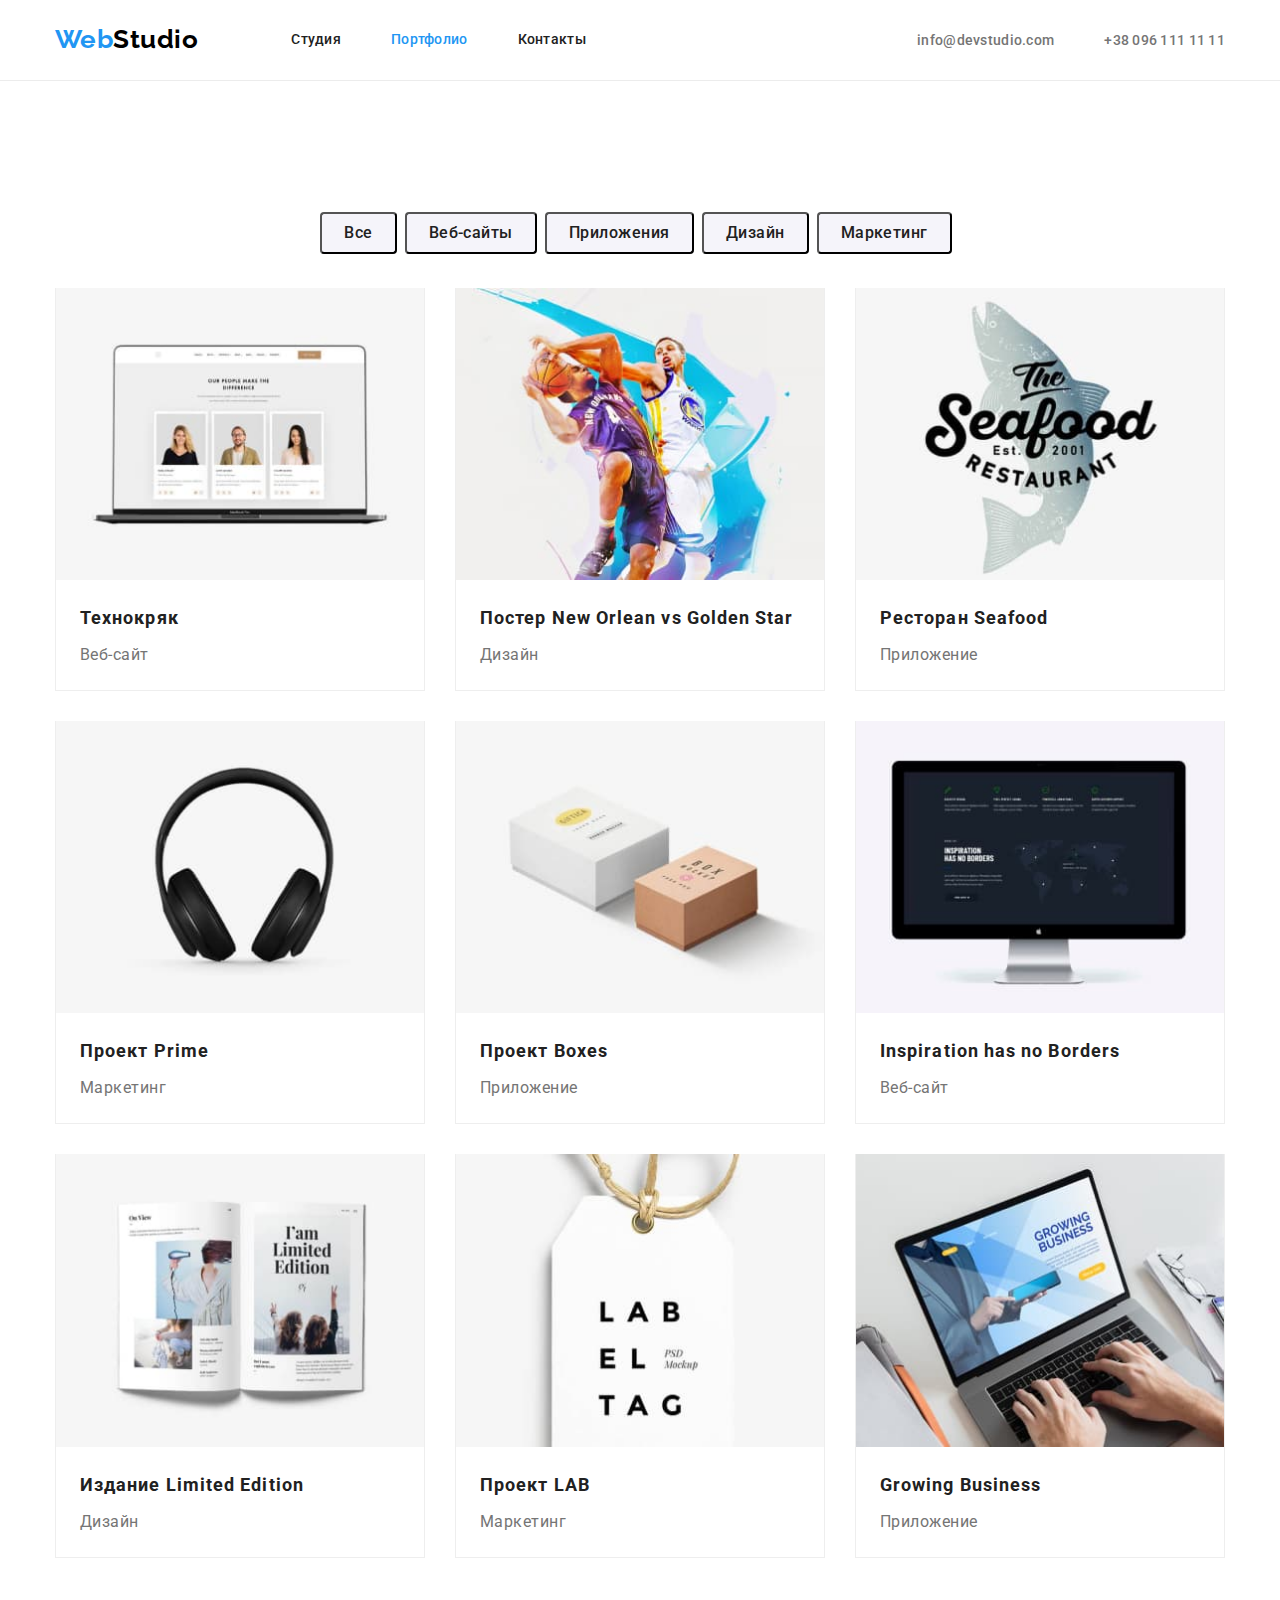
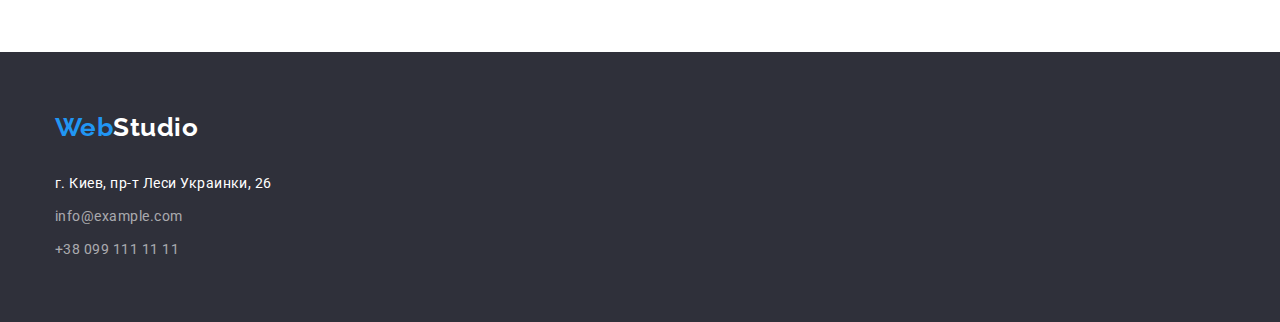
==== portfolio.html @ 50a11f15 "Стилизирует расположение элементов" ====
<!DOCTYPE html>
<html lang="ru">
  <head>
    <meta charset="UTF-8" />
    <meta http-equiv="X-UA-Compatible" content="IE=edge" />
    <meta name="viewport" content="width=device-width, initial-scale=1.0" />
    <title>WebStudio</title>
    <link rel="preconnect" href="https://fonts.googleapis.com" />
    <link rel="preconnect" href="https://fonts.gstatic.com" crossorigin />
    <link
      href="https://fonts.googleapis.com/css2?family=Raleway:wght@700&family=Roboto:wght@400;500;700;900&display=swap"
      rel="stylesheet"
    />
    <link
      rel="stylesheet"
      href="https://cdnjs.cloudflare.com/ajax/libs/modern-normalize/1.1.0/modern-normalize.min.css"
    />
    <link rel="stylesheet" href="./css/styles.css" />
  </head>
  <body>
    <!-- Header -->
    <header class="header">
      <div class="container main-nav">
        <a href="" class="logo">Web<span class="header-logo-part">Studio</span></a>
        <nav>
          <ul class="site-nav list">
            <li class="site-nav-item"><a href="./index.html" class="site-nav-link">Студия</a></li>
            <li class="site-nav-item">
              <a href="./portfolio.html" class="site-nav-link current">Портфолио</a>
            </li>
            <li class="site-nav-item"><a href="" class="site-nav-link">Контакты</a></li>
          </ul>
        </nav>
        <ul class="contact-nav list">
          <li class="contact-nav-item">
            <a href="mailto:info@devstudio.com" class="header-contacts">info@devstudio.com</a>
          </li>
          <li class="contact-nav-item">
            <a href="tel:+380961111111" class="header-contacts">+38 096 111 11 11</a>
          </li>
        </ul>
      </div>
    </header>
    <!-- Main -->
    <main>
      <section class="section portfolio">
        <div class="container">
          <h1 class="portfolio-title">Портфолио</h1>
          <ul class="portfolio-filters list">
            <li class="portfolio-item">
              <button type="button" class="button secondary">Все</button>
            </li>
            <li class="portfolio-item">
              <button type="button" class="button secondary">Веб-сайты</button>
            </li>
            <li class="portfolio-item">
              <button type="button" class="button secondary">Приложения</button>
            </li>
            <li class="portfolio-item">
              <button type="button" class="button secondary">Дизайн</button>
            </li>
            <li class="portfolio-item">
              <button type="button" class="button secondary">Маркетинг</button>
            </li>
          </ul>
          <ul class="portfolio-projects list card-set">
            <li class="card-item">
              <article class="card">
                <div class="card-thumb">
                  <a href="" class="project-link">
                    <img src="./images/project-1.jpg" alt="project-1" width="370" height="294" />
                    <div class="card-content">
                      <h2 class="card-title">Технокряк</h2>
                      <p class="project-kind">Веб-сайт</p>
                      <p class="project-text"></p>
                    </div>
                  </a>
                </div>
              </article>
            </li>

            <li class="card-item">
              <article class="card">
                <div class="card-thumb">
                  <a href="" class="project-link">
                    <img src="./images/project-2.jpg" alt="project-2" width="370" height="294" />
                    <div class="card-content">
                      <h2 class="card-title">
                        Постер <span lang="en">New Orlean vs Golden Star</span>
                      </h2>
                      <p class="project-kind">Дизайн</p>
                      <p class="project-text"></p>
                    </div>
                  </a>
                </div>
              </article>
            </li>

            <li class="card-item">
              <article class="card">
                <div class="card-thumb">
                  <a href="" class="project-link">
                    <img src="./images/project-3.jpg" alt="project-3" width="370" height="294" />
                    <div class="card-content">
                      <h2 class="card-title">Ресторан <span lang="en">Seafood</span></h2>
                      <p class="project-kind">Приложение</p>
                      <p class="project-text"></p>
                    </div>
                  </a>
                </div>
              </article>
            </li>

            <li class="card-item">
              <article class="card">
                <div class="card-thumb">
                  <a href="" class="project-link">
                    <img src="./images/project-4.jpg" alt="project-4" width="370" height="294" />
                    <div class="card-content">
                      <h2 class="card-title">Проект <span lang="en">Prime</span></h2>
                      <p class="project-kind">Маркетинг</p>
                      <p class="project-text"></p>
                    </div>
                  </a>
                </div>
              </article>
            </li>

            <li class="card-item">
              <article class="card">
                <div class="card-thumb">
                  <a href="" class="project-link">
                    <img src="./images/project-5.jpg" alt="project-5" width="370" height="294" />
                    <div class="card-content">
                      <h2 class="card-title">Проект <span lang="en">Boxes</span></h2>
                      <p class="project-kind">Приложение</p>
                      <p class="project-text"></p>
                    </div>
                  </a>
                </div>
              </article>
            </li>

            <li class="card-item">
              <article class="card">
                <div class="card-thumb">
                  <a href="" class="project-link">
                    <img src="./images/project-6.jpg" alt="project-6" width="370" height="294" />
                    <div class="card-content">
                      <h2 class="card-title"><span lang="en">Inspiration has no Borders</span></h2>
                      <p class="project-kind">Веб-сайт</p>
                      <p class="project-text"></p>
                    </div>
                  </a>
                </div>
              </article>
            </li>

            <li class="card-item">
              <article class="card">
                <div class="card-thumb">
                  <a href="" class="project-link">
                    <img src="./images/project-7.jpg" alt="project-7" width="370" height="294" />
                    <div class="card-content">
                      <h2 class="card-title">Издание <span lang="en">Limited Edition</span></h2>
                      <p class="project-kind">Дизайн</p>
                      <p class="project-text"></p>
                    </div>
                  </a>
                </div>
              </article>
            </li>

            <li class="card-item">
              <article class="card">
                <div class="card-thumb">
                  <a href="" class="project-link">
                    <img src="./images/project-8.jpg" alt="project-8" width="370" height="294" />
                    <div class="card-content">
                      <h2 class="card-title">Проект <span lang="en">LAB</span></h2>
                      <p class="project-kind">Маркетинг</p>
                      <p class="project-text"></p>
                    </div>
                  </a>
                </div>
              </article>
            </li>

            <li class="card-item">
              <article class="card">
                <div class="card-thumb">
                  <a href="" class="project-link">
                    <img src="./images/project-9.jpg" alt="project-9" width="370" height="294" />
                    <div class="card-content">
                      <h2 class="card-title"><span lang="en">Growing Business</span></h2>
                      <p class="project-kind">Приложение</p>
                      <p class="project-text"></p>
                    </div>
                  </a>
                </div>
              </article>
            </li>
          </ul>
        </div>
      </section>
    </main>
    <!-- Footer -->
    <footer class="footer">
      <div class="container footer-info">
        <a href="" class="logo">Web<span class="footer-logo-part">Studio</span></a>
        <address class="footer-address">
          <ul class="footer-list list">
            <li class="footer-item">
              <a
                href="https://goo.gl/maps/oisESLWzGZFU7cvu8"
                target="_blank"
                rel="noreferrer noopener"
                class="footer-address"
                >г. Киев, пр-т Леси Украинки, 26</a
              >
            </li>
            <li class="footer-item">
              <a href="mailto:info@example.com" class="footer-contacts">info@example.com</a>
            </li>
            <li class="footer-item">
              <a href="tel:+380991111111" class="footer-contacts">+38 099 111 11 11</a>
            </li>
          </ul>
        </address>
      </div>
    </footer>
  </body>
</html>
---- css/styles.css ----
:root {
  --primary-text-color: #212121;
  --secondary-text-color: #757575;
  --text-color-white: #ffffff;
  --accent-color: #2196f3;
  --background-color: #e5e5e5;
  --footer-background-color: #2f303a;
  --button-secondary-bgc: #f5f4fa;
  --button-primary-hover: #188ce8;
  --footer-contacts: rgba(255, 255, 255, 0.6);
  --header-logo: #000000;
}

body {
  margin: 0;
  background-color: var(--text-color-white);
  color: var(--secondary-text-color);

  font-family: Roboto, sans-serif;
  letter-spacing: 0.03em;
}

h1,
h2,
h3,
h4,
h5,
h6,
p,
ul {
  margin-top: 0;
  margin-bottom: 0;
}

img {
  display: block;
  max-width: 100%;
  height: auto;
}

/* List styles */

.list {
  list-style: none;
  text-decoration: none;
  padding: 0;
  margin: 0;
}

/* Section */

.section {
  padding-top: 94px;
  padding-bottom: 94px;
}

/* Container */

.container {
  width: 1200px;
  padding-left: 15px;
  padding-right: 15px;
  margin-left: auto;
  margin-right: auto;
}

/* Header */

.header {
  border-bottom: 1px solid #ececec;
}

.logo {
  color: var(--accent-color);

  font-family: Raleway, sans-serif;
  font-weight: 700;
  font-size: 26px;
  line-height: 1.2;
  text-decoration: none;
}

.header-logo-part {
  color: var(--header-logo);
}

/* Site nav */

.main-nav {
  display: flex;
  align-items: center;
}

.site-nav {
  display: flex;
  margin-left: 93px;
}

.site-nav-item:not(:last-child) {
  margin-right: 50px;
  /* background-color: tomato; */
}

.site-nav-link {
  display: block;
  padding-top: 32px;
  padding-bottom: 32px;

  color: var(--primary-text-color);

  font-weight: 500;
  font-size: 14px;
  line-height: 1.14;
  letter-spacing: 0.02em;
  text-decoration: none;
}

.site-nav-link:hover,
.site-nav-link:focus {
  color: var(--accent-color);
}

.site-nav-link.current {
  color: var(--accent-color);
}

/* Header contacts */

.contact-nav {
  display: flex;
  margin-left: auto;
}

.contact-nav-item:not(:first-child) {
  margin-left: 50px;
}

.header-contacts {
  color: var(--secondary-text-color);

  font-weight: 500;
  font-size: 14px;
  line-height: 1.14;
  letter-spacing: 0.02em;
  text-decoration: none;
}

.header-contacts:hover,
.header-contacts:focus {
  color: var(--accent-color);
}

.header-contacts:active {
  color: var(--accent-color);
}

/* Hero */

.hero {
  text-align: center;
}

.hero-title {
  background-color: var(--footer-background-color);
  color: var(--text-color-white);

  font-weight: 900;
  font-size: 44px;
  line-height: 1.36;
  letter-spacing: 0.06em;
  text-transform: uppercase;
}

/* Buttons */

.button {
  font-family: inherit;
  cursor: pointer;
  text-align: center;
  font-size: 16px;
  align-items: center;
  border-radius: 4px;
  display: inline-block;
}

.button.primary {
  padding: 10px 32px;
  margin-top: 30px;
  margin-bottom: 200px;

  background-color: var(--accent-color);
  color: var(--text-color-white);

  font-weight: 700;
  line-height: 1.87;
  letter-spacing: 0.06em;
}

.button.primary:hover,
.button.primary:focus {
  background-color: var(--button-primary-hover);
  color: var(--text-color-white);
}

.button.secondary {
  padding: 6px 22px;
  background-color: var(--button-secondary-bgc);
  color: var(--primary-text-color);

  font-weight: 500;
  line-height: 1.62;
  letter-spacing: 0.03em;
}

.button.secondary:hover,
.button.secondary:focus {
  background-color: var(--accent-color);
  color: var(--text-color-white);
}

.button.secondary:active {
  color: var(--accent-color);
}

/* Features */

.features {
  display: flex;
}

.features-list {
  display: flex;
  align-items: center;
  justify-content: space-between;
  margin-right: 30px;
}

.features-item {
  margin-right: 30px;
}

.features-item:nth-child(4n) {
  margin-right: 0;
}

.features-item-title {
  color: var(--primary-text-color);

  font-weight: 700;
  font-size: 14px;
  line-height: 1.14;
  text-transform: uppercase;

  padding-bottom: 10px;
}

.features-text {
  color: var(--secondary-text-color);

  font-size: 14px;
  line-height: 1.71;
}

/* Work */

.work {
  padding-top: 0;
  /* display: flex; */
}

.work-title {
  margin-bottom: 50px;
}

.work-list {
  display: flex;
  align-items: center;
}

.work-item {
  margin-right: 30px;
}

.work-item:nth-child(3n) {
  margin-right: 0;
}

.work-title,
.team-title {
  color: var(--primary-text-color);

  font-weight: 700;
  font-size: 36px;
  line-height: 1.17;
  text-align: center;
}

/* Team */

.team {
  background-color: var(--button-secondary-bgc);
}

.team-list {
  display: flex;
}

.team-item {
  margin-right: 30px;
  background-color: var(--text-color-white);
  border-radius: 0px 0px 4px 4px;
}

.team-item:nth-child(4n) {
  margin-right: 0;
}

.team-item-content {
  justify-content: center;
  text-align: center;
  margin-top: 30px;
  margin-bottom: 30px;
  font-size: 16px;
}

.team-title,
.team-name {
  color: var(--primary-text-color);
}

.team-title {
  margin-top: 0;
  margin-right: 0;
  margin-bottom: 50px;
}

.team-name {
  font-weight: 500;
  line-height: 1.2;
}

.team-profession {
  color: var(--secondary-text-color);
  line-height: 1.9;
}

/* Footer */

.footer {
  background-color: var(--footer-background-color);
}

.footer-info {
  padding-top: 60px;
  padding-bottom: 60px;
}

.footer-logo-part {
  color: var(--text-color-white);
}

.footer-list {
  font-style: normal;
  font-size: 14px;
  line-height: 1.71;
}

.footer-address {
  color: var(--text-color-white);

  text-decoration: none;

  margin-top: 20px;
}

.footer-contacts {
  color: var(--footer-contacts);

  text-decoration: none;
}

.footer-contacts:hover,
.footer-contacts:focus {
  color: var(--accent-color);
}

.footer-contacts:active {
  color: var(--accent-color);
}

.footer-item:not(first-child) {
  padding-top: 9px;
}

/* Portfolio */

.portfolio-title,
.features-title {
  visibility: hidden;
}

.portfolio-filters {
  text-decoration: none;
  display: flex;
  justify-content: center;
}

.portfolio-item {
  margin-right: 8px;
  margin-bottom: 34px;
}

/* CARD SET */

.card-set {
  padding: 0;
  margin: 0;
  margin-top: -30px;
  margin-left: -30px;
  display: flex;
  flex-wrap: wrap;
}

.card-item {
  flex-basis: calc(100% / 3 - 30px);

  margin-left: 30px;
  margin-top: 30px;

  border-bottom: 1px solid #eeeeee;
  border-left: 1px solid #eeeeee;
  border-right: 1px solid #eeeeee;
}

.card-title {
  color: var(--primary-text-color);

  margin-bottom: 4px;
  font-weight: 700;
  font-size: 18px;
  line-height: 2;
  letter-spacing: 0.06em;
}

.card-content {
  margin: 20px 24px;
}

.project-kind {
  color: var(--secondary-text-color);

  font-size: 16px;
  line-height: 1.87;
}

.project-link {
  text-decoration: none;
}
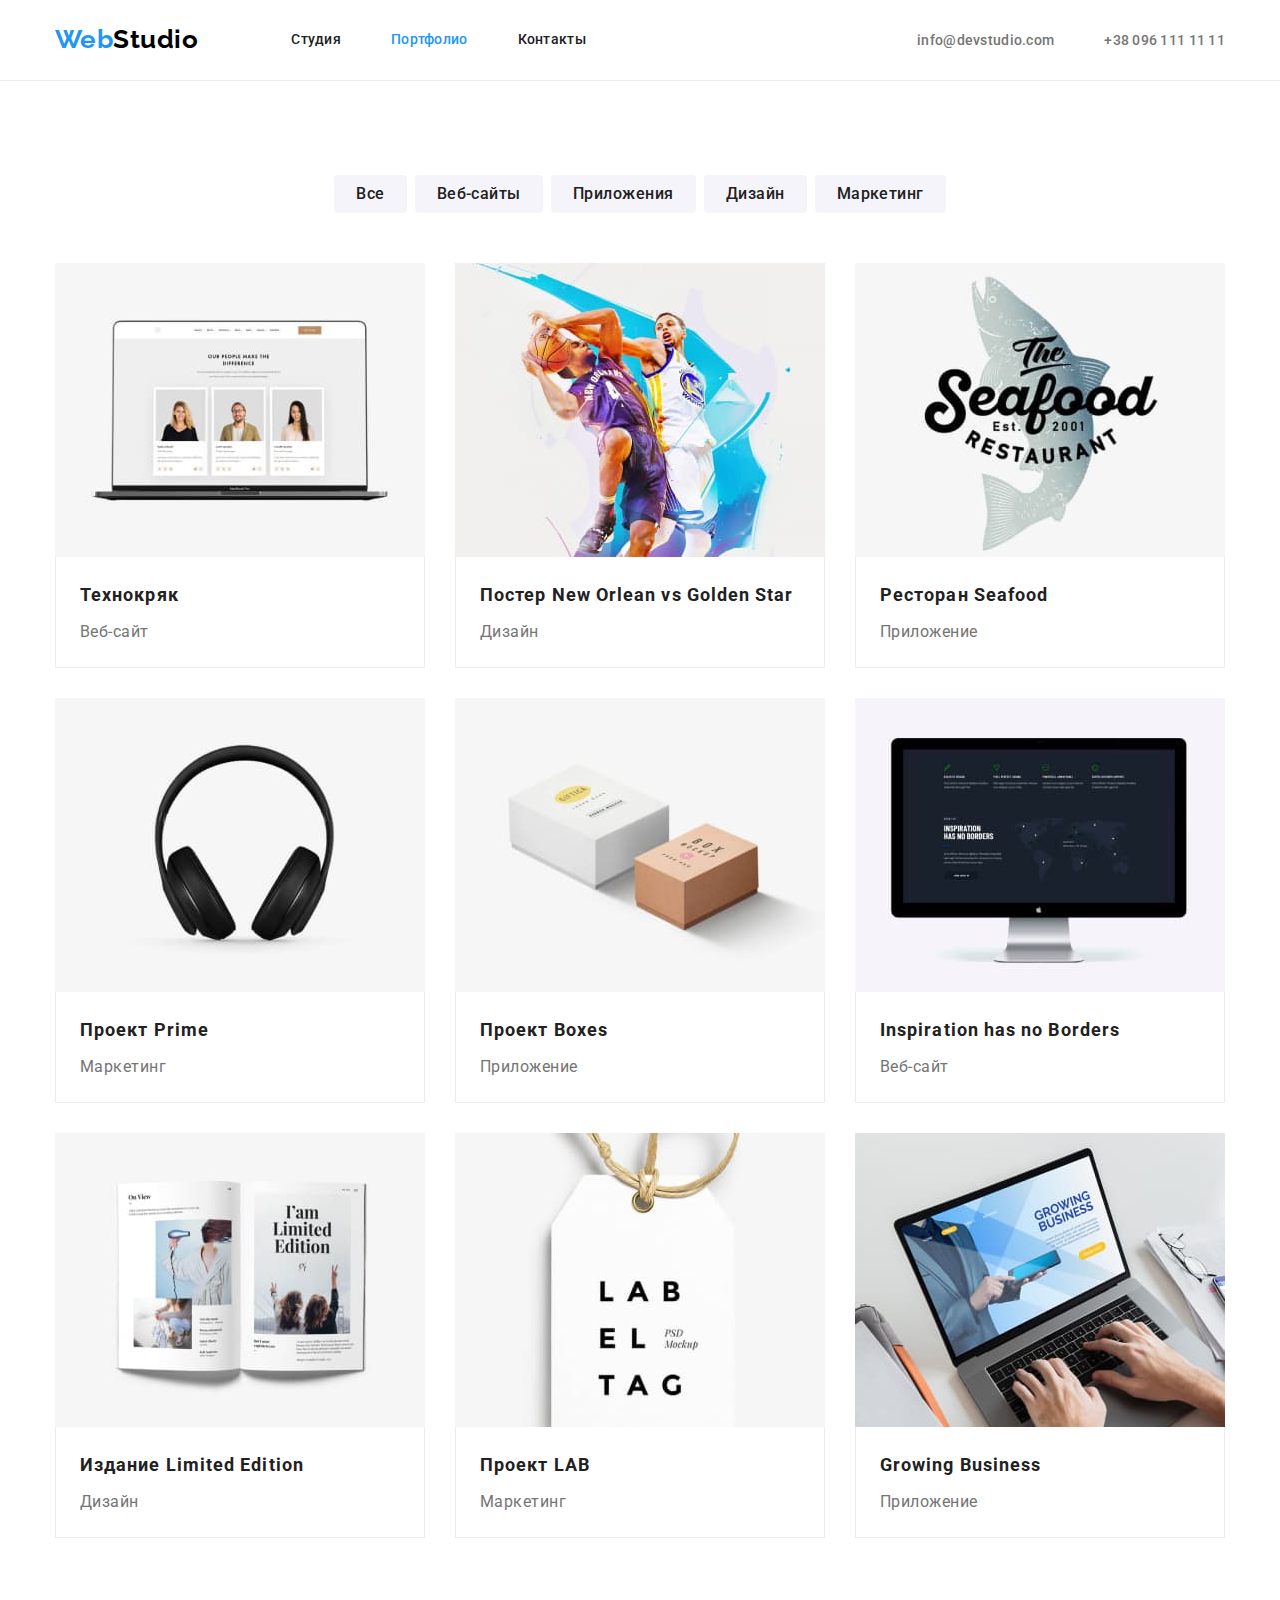
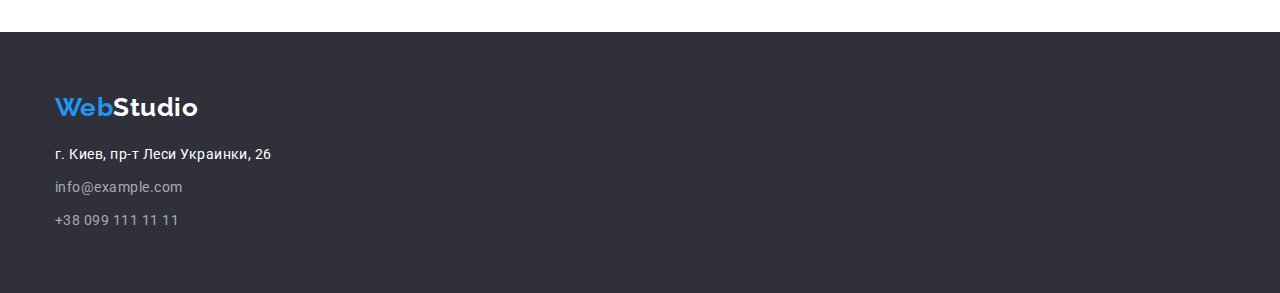
==== commit acfb4f56: "вносить правки в маржины и паддинги" ====
--- a/portfolio.html
+++ b/portfolio.html
@@ -22,16 +22,18 @@
     <header class="header">
       <div class="container main-nav">
         <a href="" class="logo">Web<span class="header-logo-part">Studio</span></a>
-        <nav>
-          <ul class="site-nav list">
-            <li class="site-nav-item"><a href="./index.html" class="site-nav-link">Студия</a></li>
+        <nav class="site-nav">
+          <ul class="site-list">
+            <li class="site-nav-item">
+              <a href="./index.html" class="site-nav-link">Студия</a>
+            </li>
             <li class="site-nav-item">
               <a href="./portfolio.html" class="site-nav-link current">Портфолио</a>
             </li>
             <li class="site-nav-item"><a href="" class="site-nav-link">Контакты</a></li>
           </ul>
         </nav>
-        <ul class="contact-nav list">
+        <ul class="contact-nav">
           <li class="contact-nav-item">
             <a href="mailto:info@devstudio.com" class="header-contacts">info@devstudio.com</a>
           </li>
@@ -43,10 +45,10 @@
     </header>
     <!-- Main -->
     <main>
-      <section class="section portfolio">
+      <section class="section">
         <div class="container">
-          <h1 class="portfolio-title">Портфолио</h1>
-          <ul class="portfolio-filters list">
+          <h1 class="portfolio-title visually-hidden">Портфолио</h1>
+          <ul class="portfolio-filters">
             <li class="portfolio-item">
               <button type="button" class="button secondary">Все</button>
             </li>
@@ -63,7 +65,7 @@
               <button type="button" class="button secondary">Маркетинг</button>
             </li>
           </ul>
-          <ul class="portfolio-projects list card-set">
+          <ul class="portfolio-projects card-set">
             <li class="card-item">
               <article class="card">
                 <div class="card-thumb">
@@ -209,7 +211,7 @@
       <div class="container footer-info">
         <a href="" class="logo">Web<span class="footer-logo-part">Studio</span></a>
         <address class="footer-address">
-          <ul class="footer-list list">
+          <ul class="footer-list">
             <li class="footer-item">
               <a
                 href="https://goo.gl/maps/oisESLWzGZFU7cvu8"
--- a/css/styles.css
+++ b/css/styles.css
@@ -9,15 +9,17 @@
   --button-primary-hover: #188ce8;
   --footer-contacts: rgba(255, 255, 255, 0.6);
   --header-logo: #000000;
+  --line-color: #ececec;
 }
 
 body {
-  margin: 0;
   background-color: var(--text-color-white);
   color: var(--secondary-text-color);
 
   font-family: Roboto, sans-serif;
   letter-spacing: 0.03em;
+
+  margin: 0;
 }
 
 h1,
@@ -38,13 +40,14 @@
   height: auto;
 }
 
-/* List styles */
-
-.list {
+ul {
   list-style: none;
-  text-decoration: none;
   padding: 0;
   margin: 0;
+}
+
+a {
+  text-decoration: none;
 }
 
 /* Section */
@@ -67,7 +70,7 @@
 /* Header */
 
 .header {
-  border-bottom: 1px solid #ececec;
+  border-bottom: 1px solid var(--line-color);
 }
 
 .logo {
@@ -77,7 +80,6 @@
   font-weight: 700;
   font-size: 26px;
   line-height: 1.2;
-  text-decoration: none;
 }
 
 .header-logo-part {
@@ -92,13 +94,15 @@
 }
 
 .site-nav {
-  display: flex;
   margin-left: 93px;
 }
 
 .site-nav-item:not(:last-child) {
   margin-right: 50px;
-  /* background-color: tomato; */
+}
+
+.site-list {
+  display: flex;
 }
 
 .site-nav-link {
@@ -112,7 +116,6 @@
   font-size: 14px;
   line-height: 1.14;
   letter-spacing: 0.02em;
-  text-decoration: none;
 }
 
 .site-nav-link:hover,
@@ -142,7 +145,6 @@
   font-size: 14px;
   line-height: 1.14;
   letter-spacing: 0.02em;
-  text-decoration: none;
 }
 
 .header-contacts:hover,
@@ -157,11 +159,13 @@
 /* Hero */
 
 .hero {
+  background-color: var(--footer-background-color);
+
   text-align: center;
+  padding: 200px 0;
 }
 
 .hero-title {
-  background-color: var(--footer-background-color);
   color: var(--text-color-white);
 
   font-weight: 900;
@@ -186,7 +190,6 @@
 .button.primary {
   padding: 10px 32px;
   margin-top: 30px;
-  margin-bottom: 200px;
 
   background-color: var(--accent-color);
   color: var(--text-color-white);
@@ -210,6 +213,7 @@
   font-weight: 500;
   line-height: 1.62;
   letter-spacing: 0.03em;
+  border: transparent;
 }
 
 .button.secondary:hover,
@@ -224,15 +228,19 @@
 
 /* Features */
 
-.features {
-  display: flex;
+.visually-hidden {
+  position: absolute;
+  width: 1px;
+  height: 1px;
+  margin: -1px;
+  padding: 0;
+  overflow: hidden;
+  border: 0;
+  clip: rect(0 0 0 0);
 }
 
 .features-list {
   display: flex;
-  align-items: center;
-  justify-content: space-between;
-  margin-right: 30px;
 }
 
 .features-item {
@@ -251,7 +259,7 @@
   line-height: 1.14;
   text-transform: uppercase;
 
-  padding-bottom: 10px;
+  margin-bottom: 10px;
 }
 
 .features-text {
@@ -316,10 +324,9 @@
 }
 
 .team-item-content {
-  justify-content: center;
   text-align: center;
-  margin-top: 30px;
-  margin-bottom: 30px;
+  padding-top: 30px;
+  padding-bottom: 30px;
   font-size: 16px;
 }
 
@@ -337,20 +344,23 @@
 .team-name {
   font-weight: 500;
   line-height: 1.2;
+  font-size: 16px;
+
+  margin-bottom: 10px;
 }
 
 .team-profession {
   color: var(--secondary-text-color);
+
   line-height: 1.9;
+  font-size: 16px;
 }
 
 /* Footer */
 
 .footer {
   background-color: var(--footer-background-color);
-}
-
-.footer-info {
+
   padding-top: 60px;
   padding-bottom: 60px;
 }
@@ -368,15 +378,11 @@
 .footer-address {
   color: var(--text-color-white);
 
-  text-decoration: none;
-
   margin-top: 20px;
 }
 
 .footer-contacts {
   color: var(--footer-contacts);
-
-  text-decoration: none;
 }
 
 .footer-contacts:hover,
@@ -388,8 +394,8 @@
   color: var(--accent-color);
 }
 
-.footer-item:not(first-child) {
-  padding-top: 9px;
+.footer-item:not(:first-child) {
+  margin-top: 9px;
 }
 
 /* Portfolio */
@@ -400,21 +406,18 @@
 }
 
 .portfolio-filters {
-  text-decoration: none;
   display: flex;
   justify-content: center;
-}
-
-.portfolio-item {
+  margin-bottom: 50px;
+}
+
+.portfolio-item:not(:last-child) {
   margin-right: 8px;
-  margin-bottom: 34px;
-}
-
-/* CARD SET */
+}
+
+/* Card Set */
 
 .card-set {
-  padding: 0;
-  margin: 0;
   margin-top: -30px;
   margin-left: -30px;
   display: flex;
@@ -426,10 +429,6 @@
 
   margin-left: 30px;
   margin-top: 30px;
-
-  border-bottom: 1px solid #eeeeee;
-  border-left: 1px solid #eeeeee;
-  border-right: 1px solid #eeeeee;
 }
 
 .card-title {
@@ -443,8 +442,13 @@
 }
 
 .card-content {
-  margin: 20px 24px;
-}
+  padding: 20px 24px;
+  border-bottom: 1px solid var(--line-color);
+  border-left: 1px solid var(--line-color);
+  border-right: 1px solid var(--line-color);
+}
+
+/* Projects */
 
 .project-kind {
   color: var(--secondary-text-color);
@@ -452,7 +456,3 @@
   font-size: 16px;
   line-height: 1.87;
 }
-
-.project-link {
-  text-decoration: none;
-}
